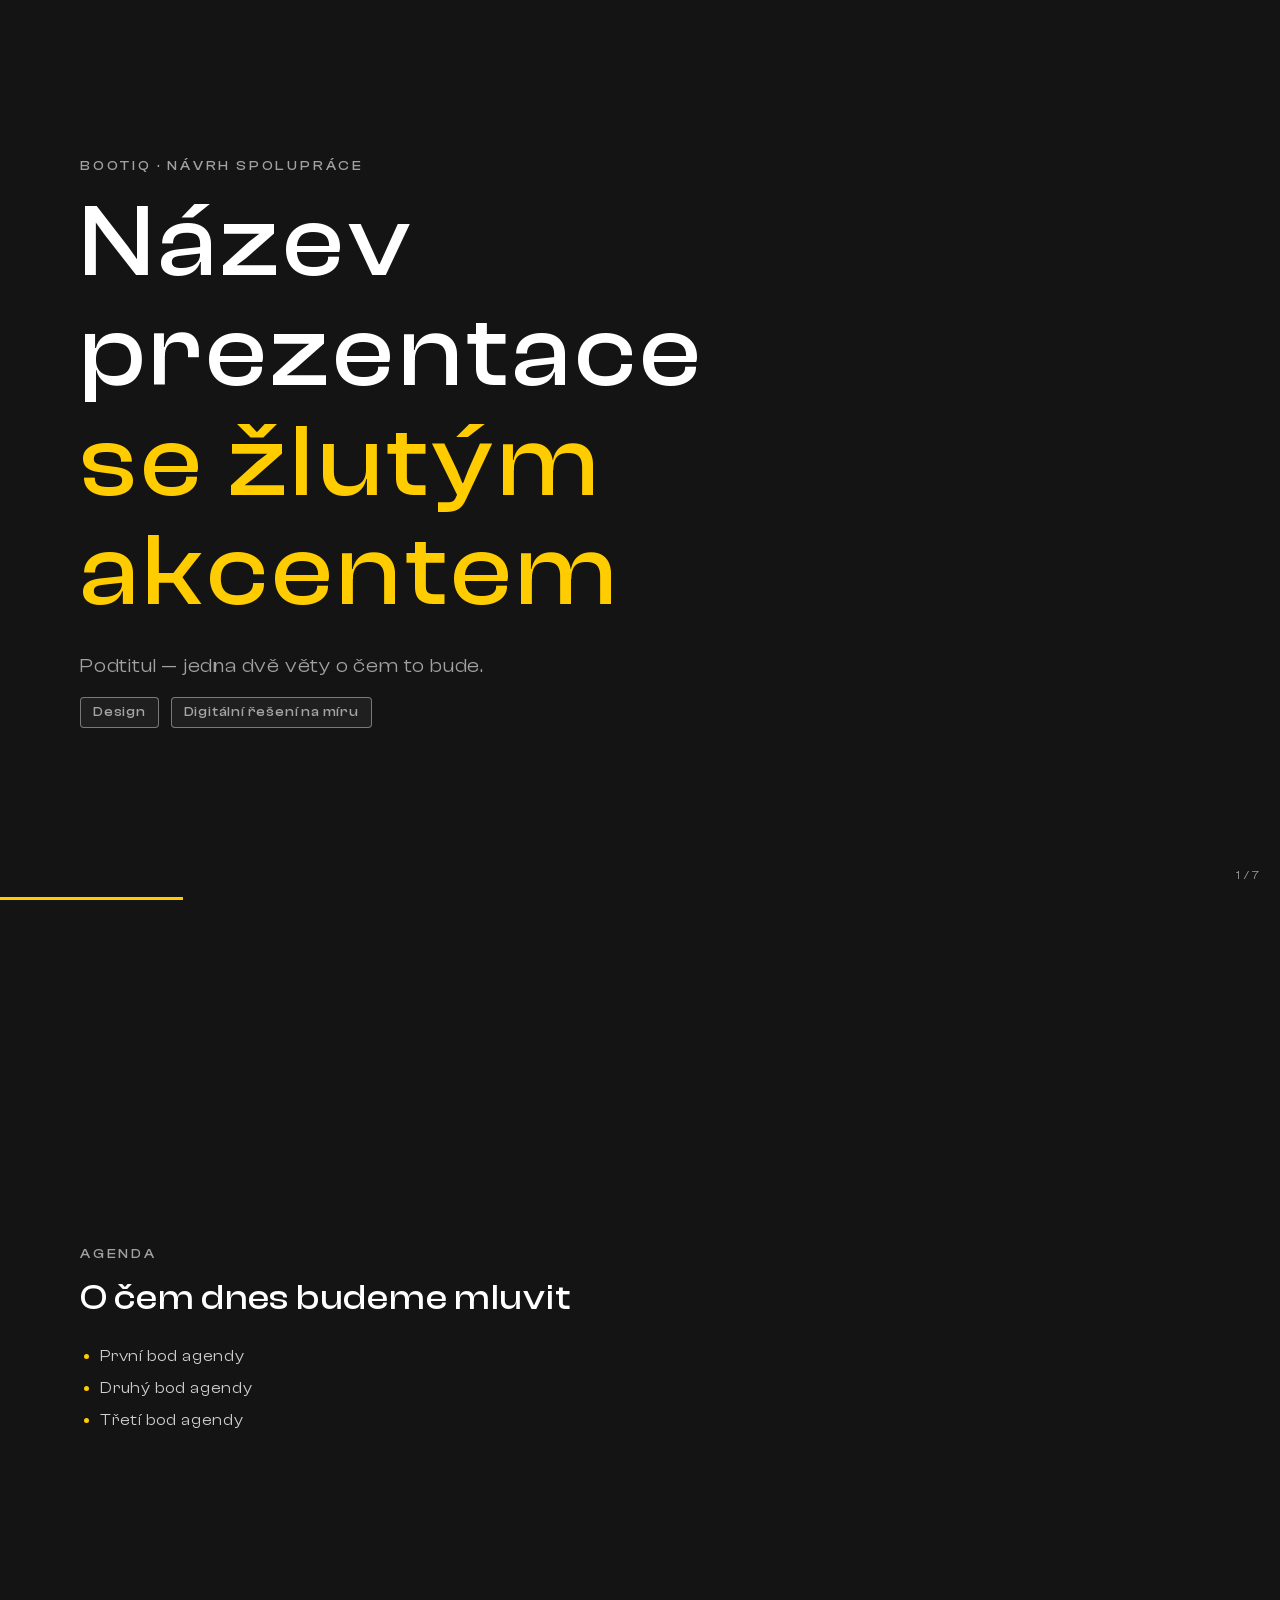
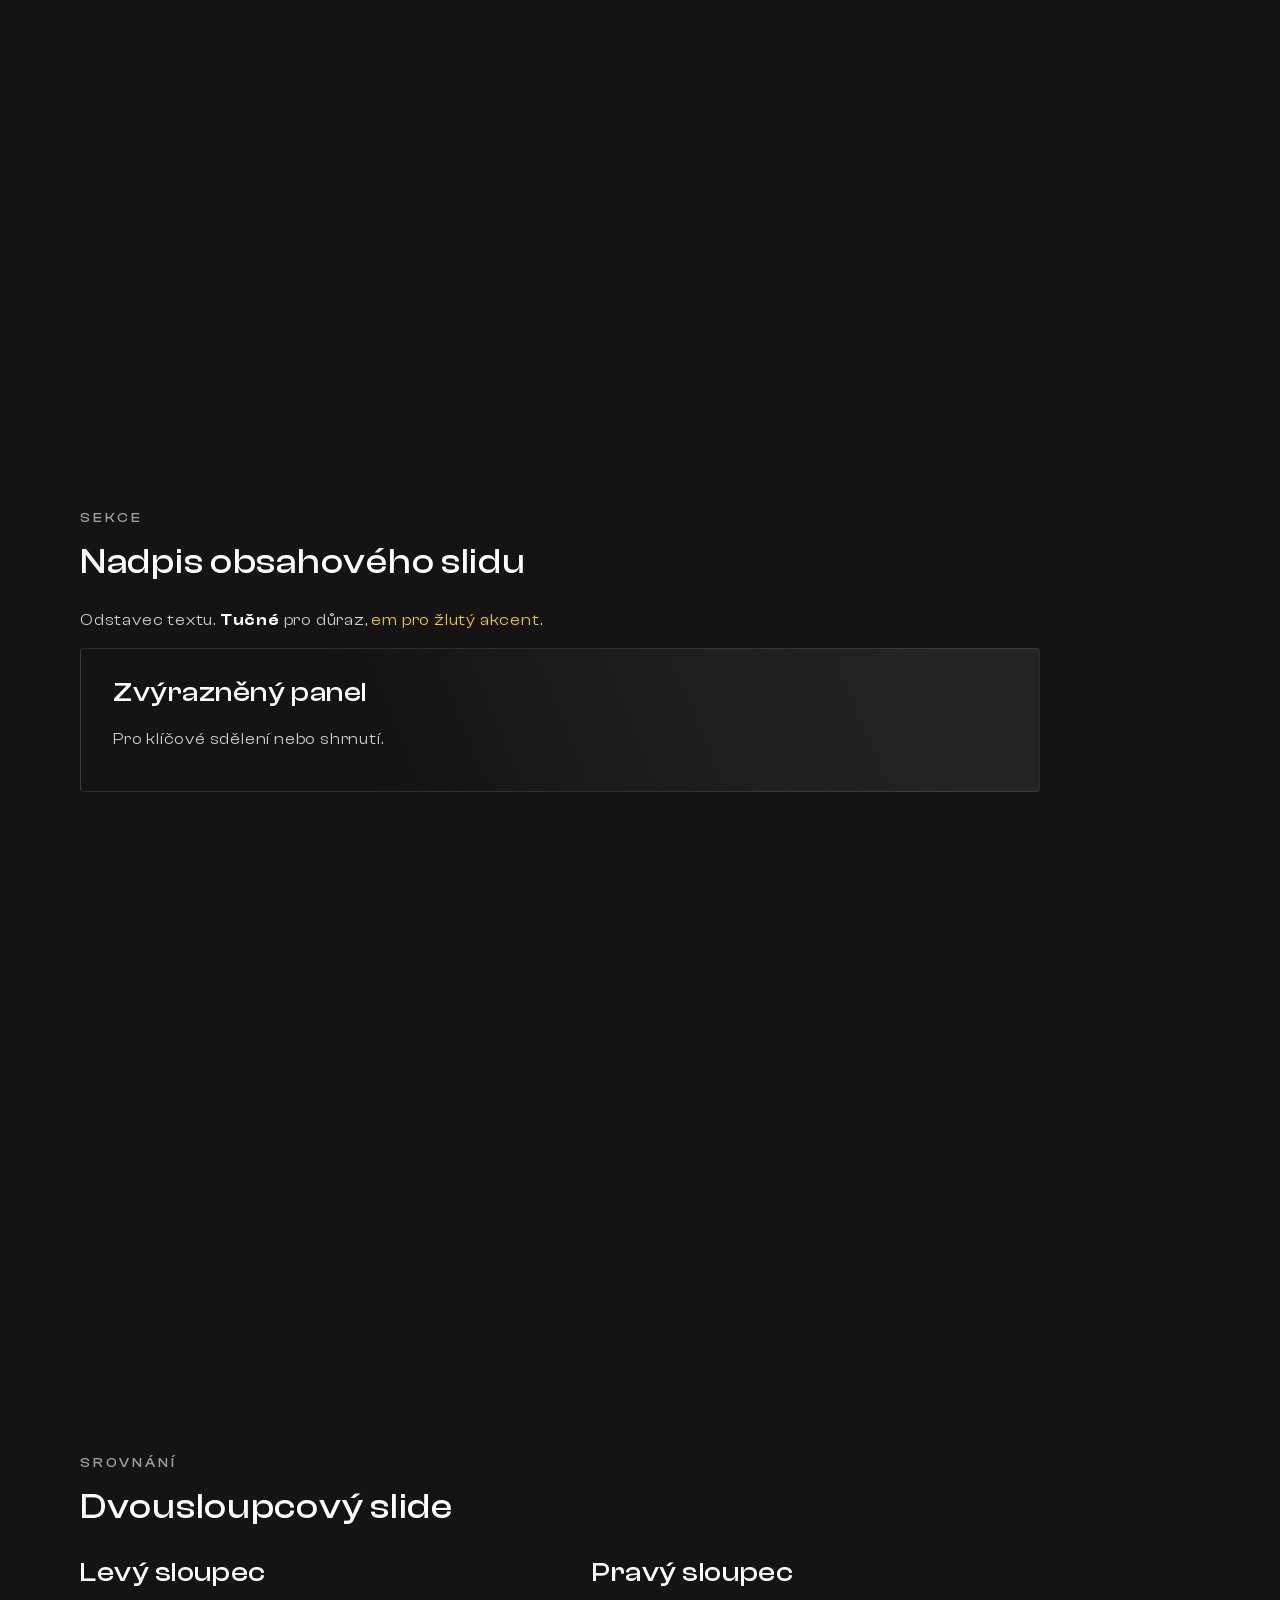
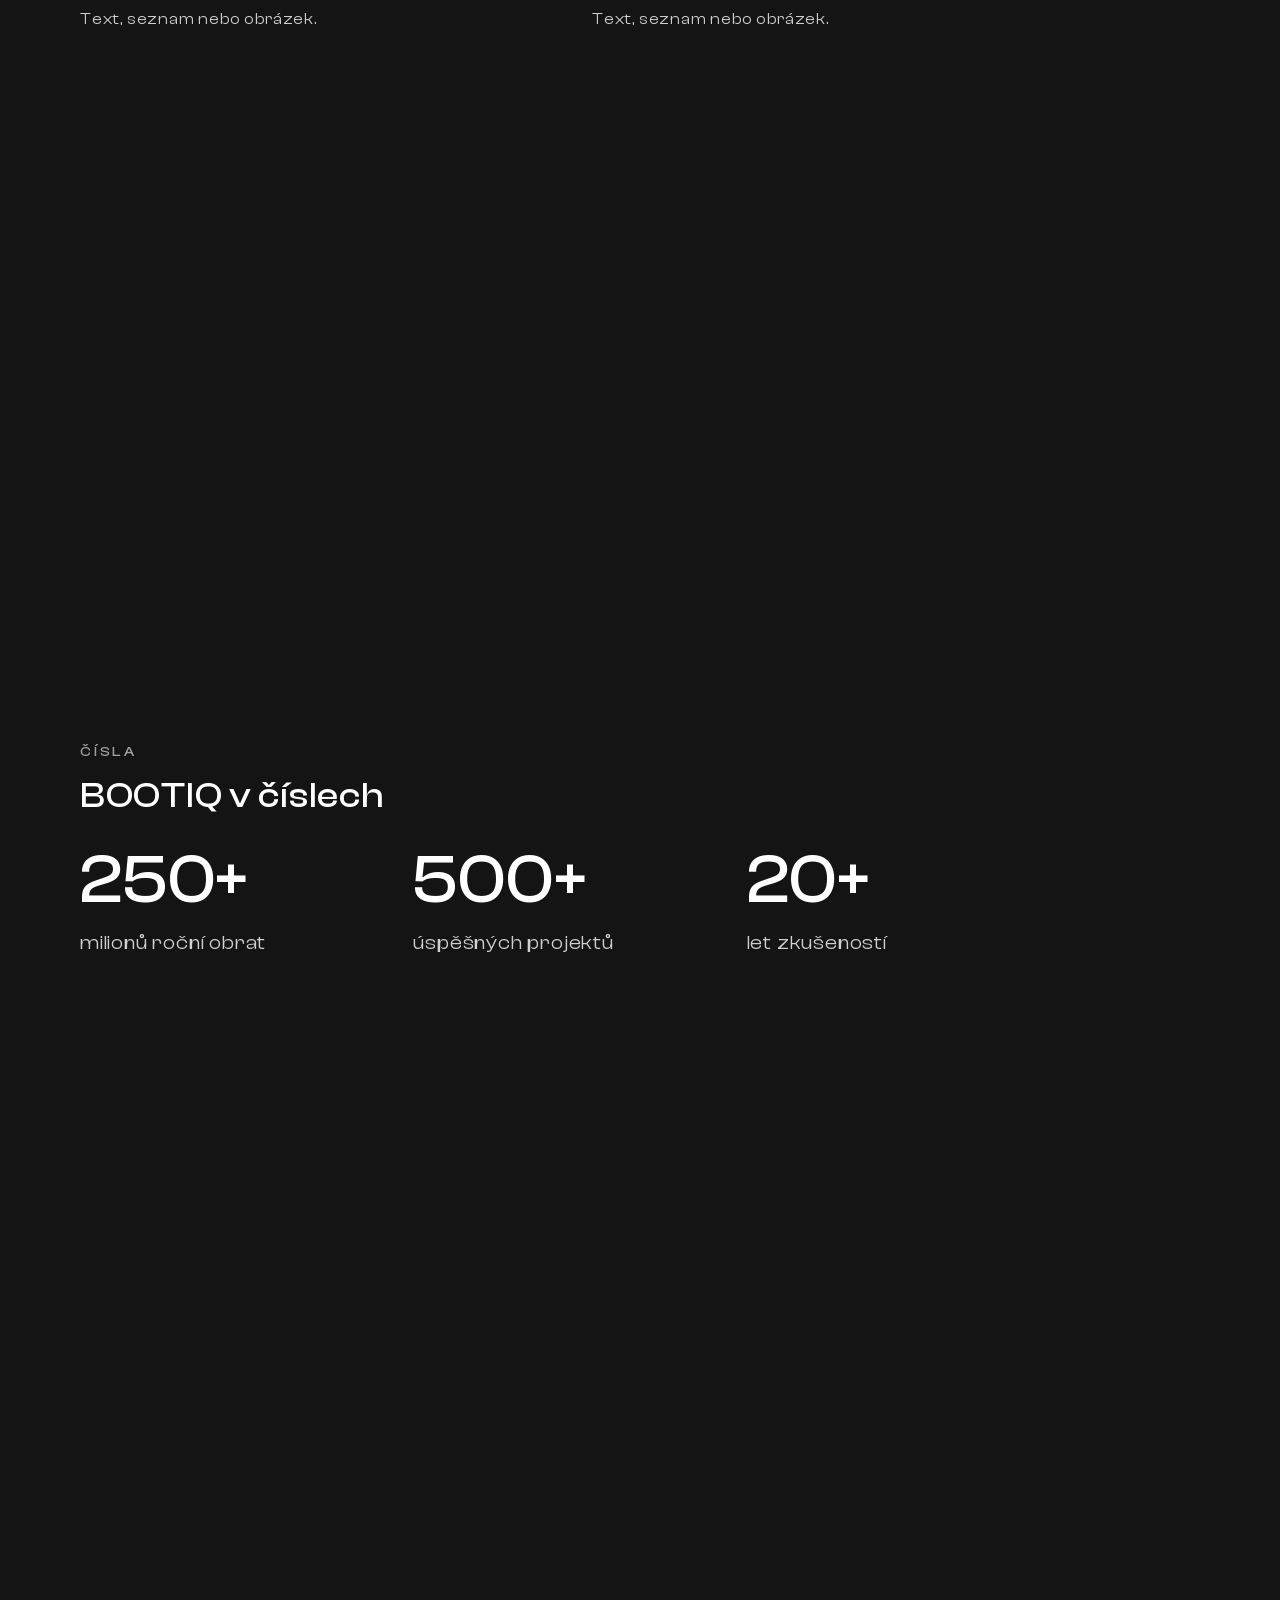
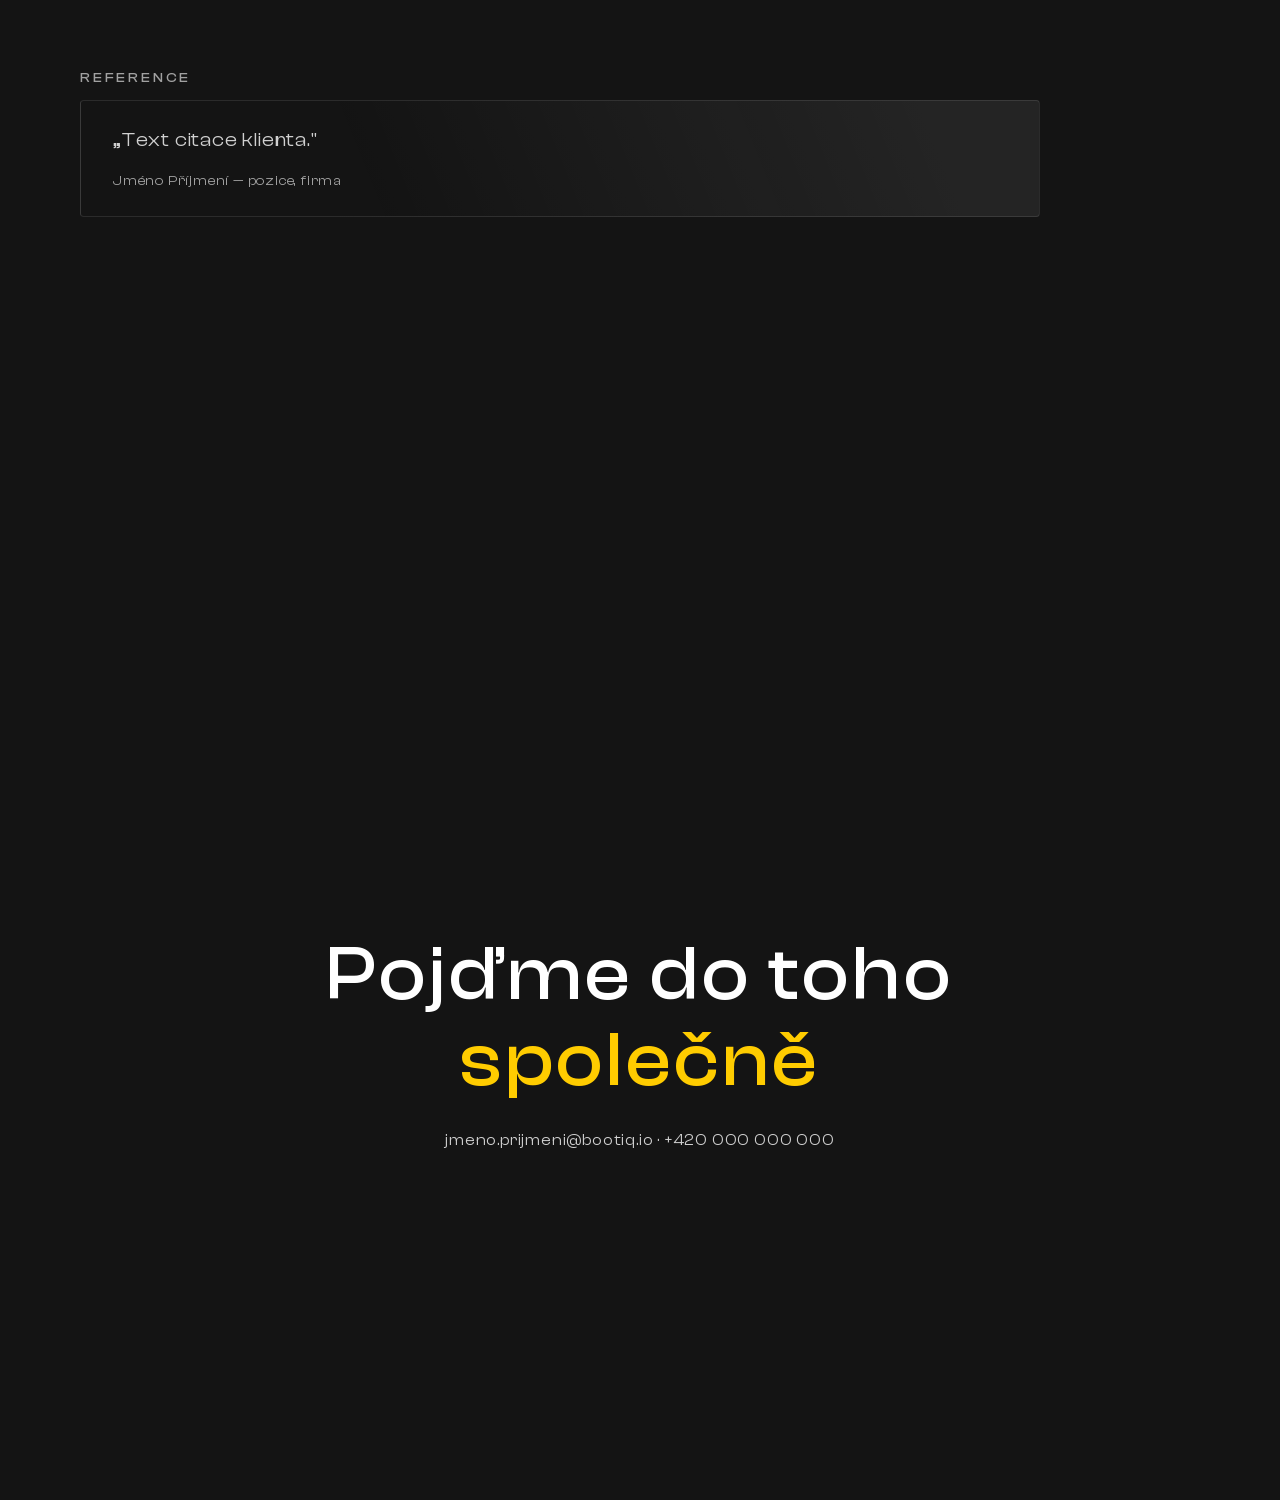
==== template.html @ 705d8c23 "deploy: brand kit 2026-07-08 07:59" ====
<!doctype html>
<html lang="cs">
<head>
  <meta charset="utf-8">
  <meta name="viewport" content="width=device-width, initial-scale=1">
  <title>Název prezentace — BOOTIQ</title>
  <!-- BOOTIQ brand — tyto dva řádky NIKDY neodstraňovat ani nenahrazovat -->
  <link rel="stylesheet" href="https://bootiq-hub.github.io/bootiq-brand/bootiq-brand.css">
  <script src="https://bootiq-hub.github.io/bootiq-brand/bootiq-slides.js" defer></script>
</head>
<body>

  <!-- SLIDE 1: Titulní -->
  <section class="slide slide--title">
    <span class="overline">BOOTIQ · návrh spolupráce</span>
    <h1>Název prezentace<br><em>se žlutým akcentem</em></h1>
    <p class="subtitle">Podtitul — jedna dvě věty o čem to bude.</p>
    <p>
      <span class="tag">Design</span>
      <span class="tag">Digitální řešení na míru</span>
    </p>
  </section>

  <!-- SLIDE 2: Agenda -->
  <section class="slide">
    <span class="overline">Agenda</span>
    <h2>O čem dnes budeme mluvit</h2>
    <ul>
      <li>První bod agendy</li>
      <li>Druhý bod agendy</li>
      <li>Třetí bod agendy</li>
    </ul>
  </section>

  <!-- SLIDE 3: Obsahový -->
  <section class="slide">
    <span class="overline">Sekce</span>
    <h2>Nadpis obsahového slidu</h2>
    <p>Odstavec textu. <strong>Tučné</strong> pro důraz, <em>em pro žlutý akcent</em>.</p>
    <div class="panel">
      <h3>Zvýrazněný panel</h3>
      <p>Pro klíčové sdělení nebo shrnutí.</p>
    </div>
  </section>

  <!-- SLIDE 4: Dva sloupce -->
  <section class="slide slide--split">
    <span class="overline">Srovnání</span>
    <h2>Dvousloupcový slide</h2>
    <div class="columns">
      <div>
        <h3>Levý sloupec</h3>
        <p>Text, seznam nebo obrázek.</p>
      </div>
      <div>
        <h3>Pravý sloupec</h3>
        <p>Text, seznam nebo obrázek.</p>
      </div>
    </div>
  </section>

  <!-- SLIDE 5: Statistiky -->
  <section class="slide slide--stats">
    <span class="overline">Čísla</span>
    <h2>BOOTIQ v číslech</h2>
    <div class="stats">
      <div class="stat"><div class="value">250+</div><div class="label">milionů roční obrat</div></div>
      <div class="stat"><div class="value">500+</div><div class="label">úspěšných projektů</div></div>
      <div class="stat"><div class="value">20+</div><div class="label">let zkušeností</div></div>
    </div>
  </section>

  <!-- SLIDE 6: Citace -->
  <section class="slide">
    <span class="overline">Reference</span>
    <blockquote>
      „Text citace klienta."
      <footer>Jméno Příjmení — pozice, firma</footer>
    </blockquote>
  </section>

  <!-- SLIDE 7: Závěr -->
  <section class="slide slide--end">
    <h1>Pojďme do toho <em>společně</em></h1>
    <p class="subtitle">jmeno.prijmeni@bootiq.io · +420 000 000 000</p>
  </section>

</body>
</html>
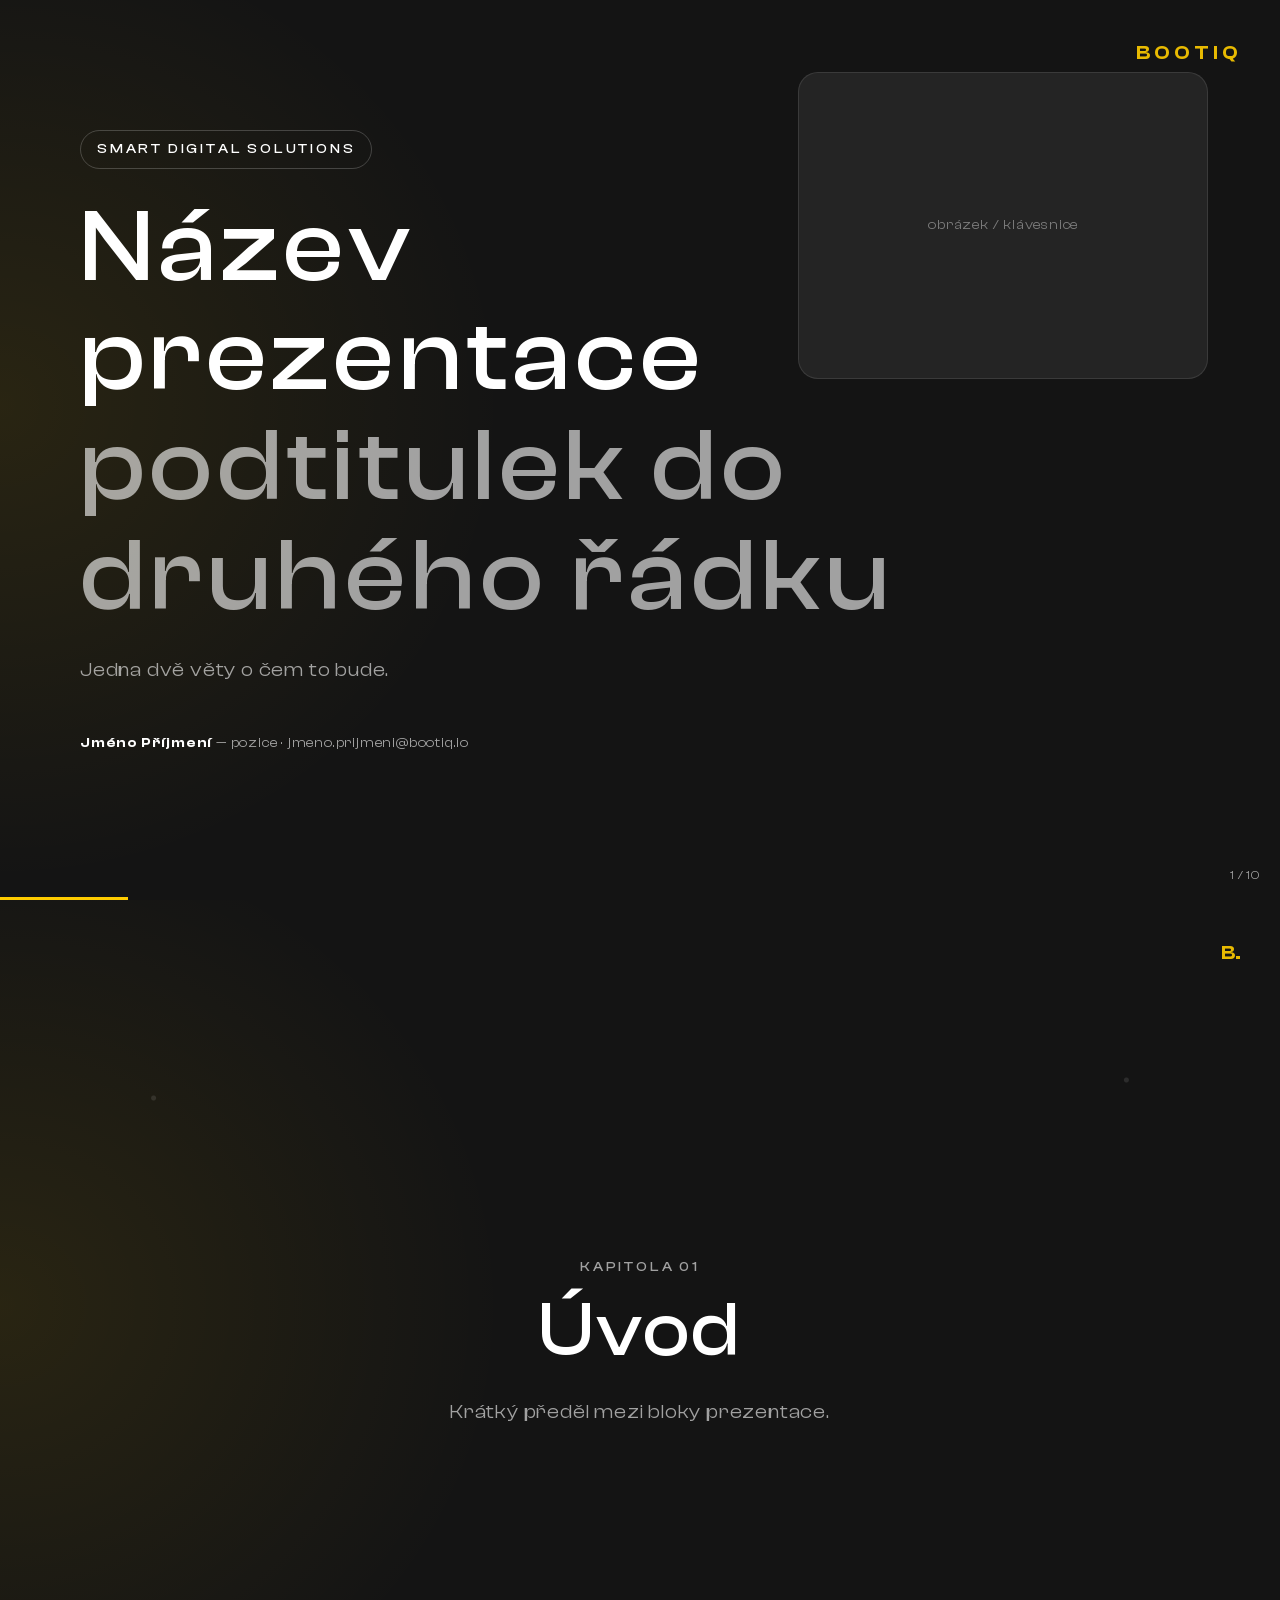
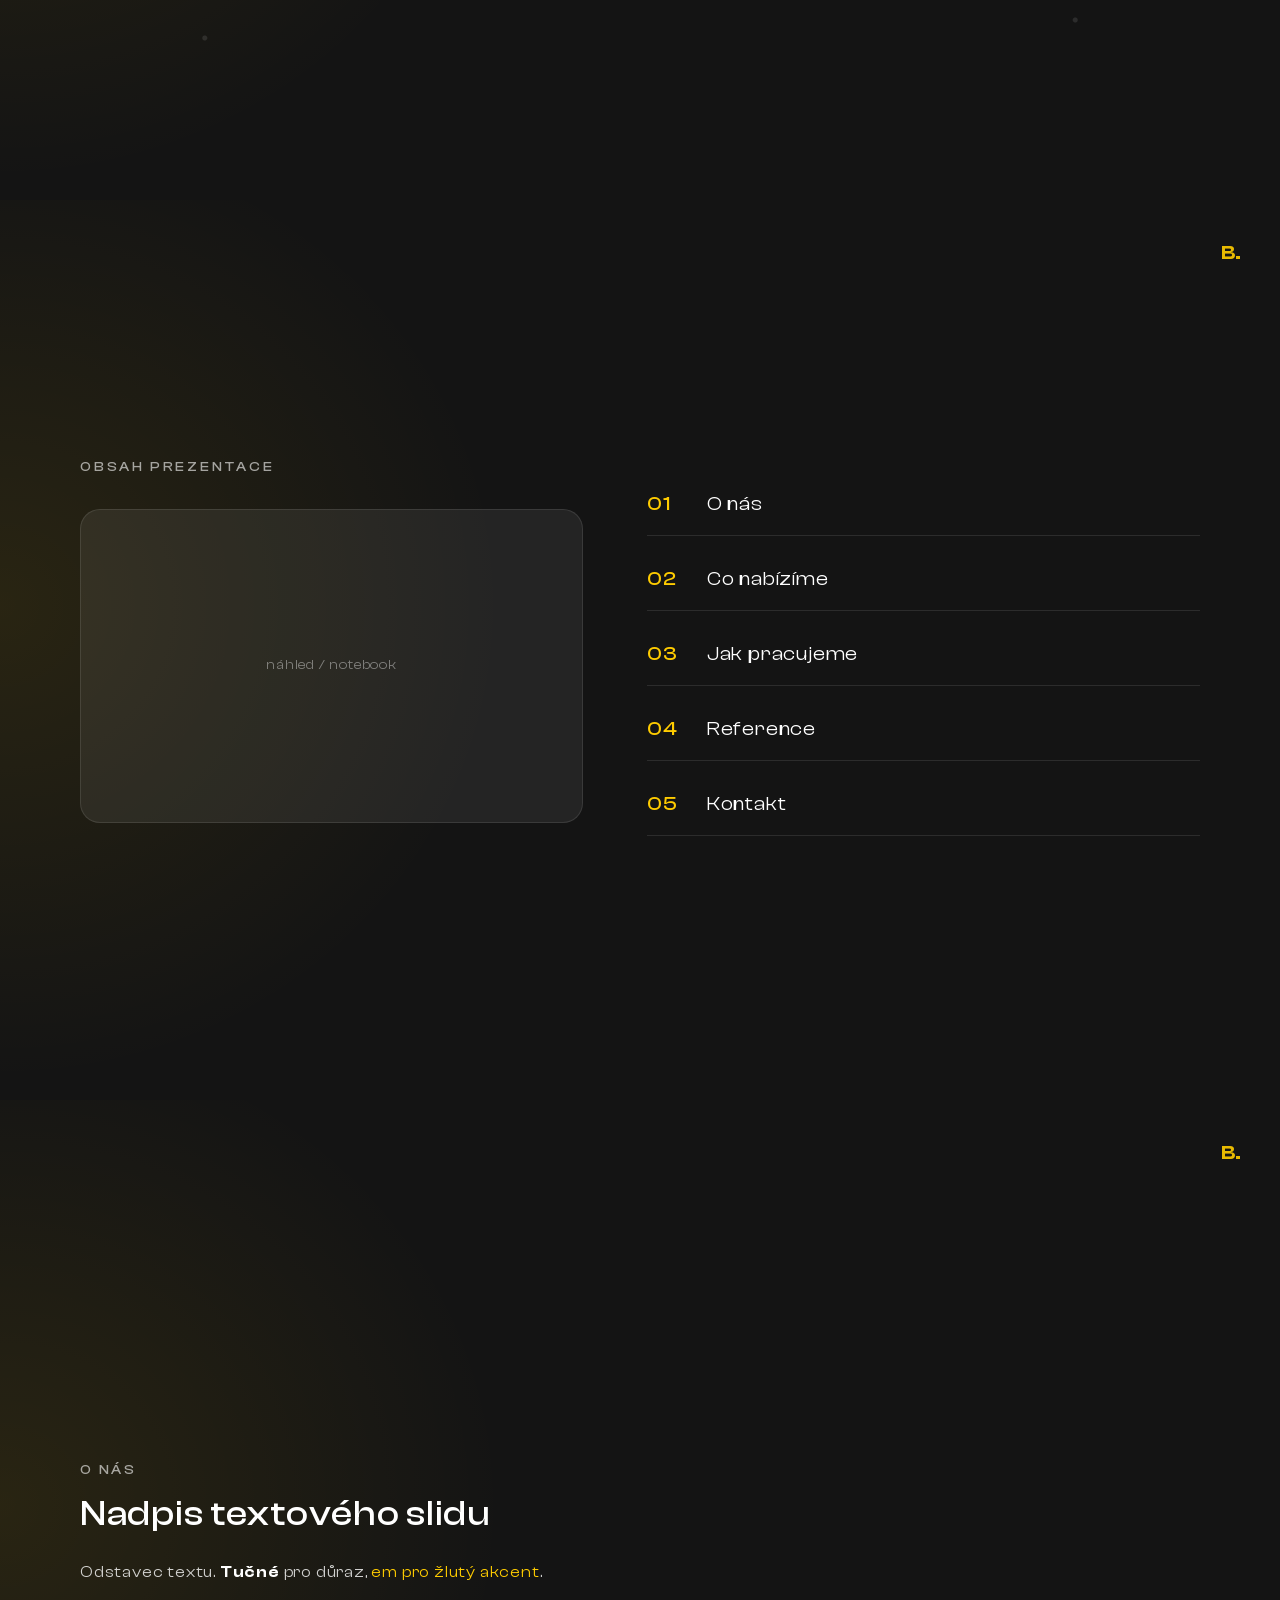
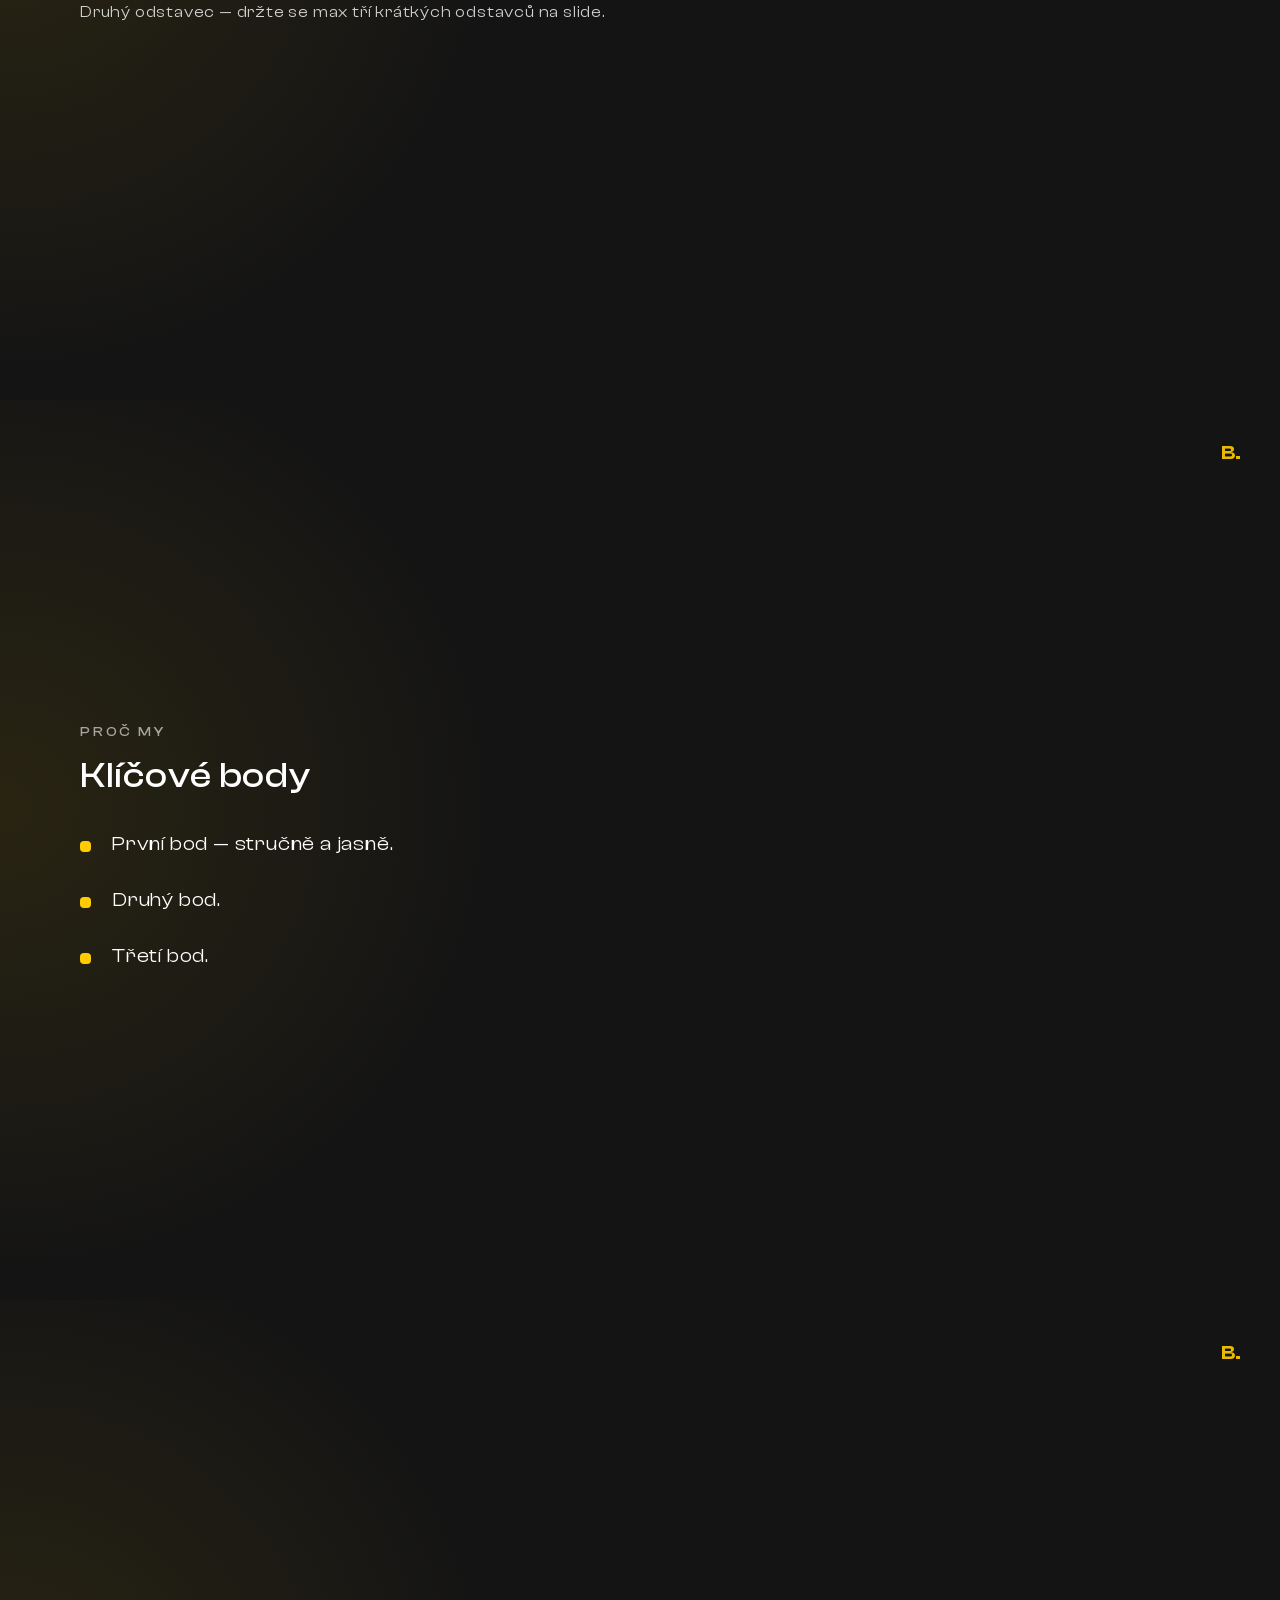
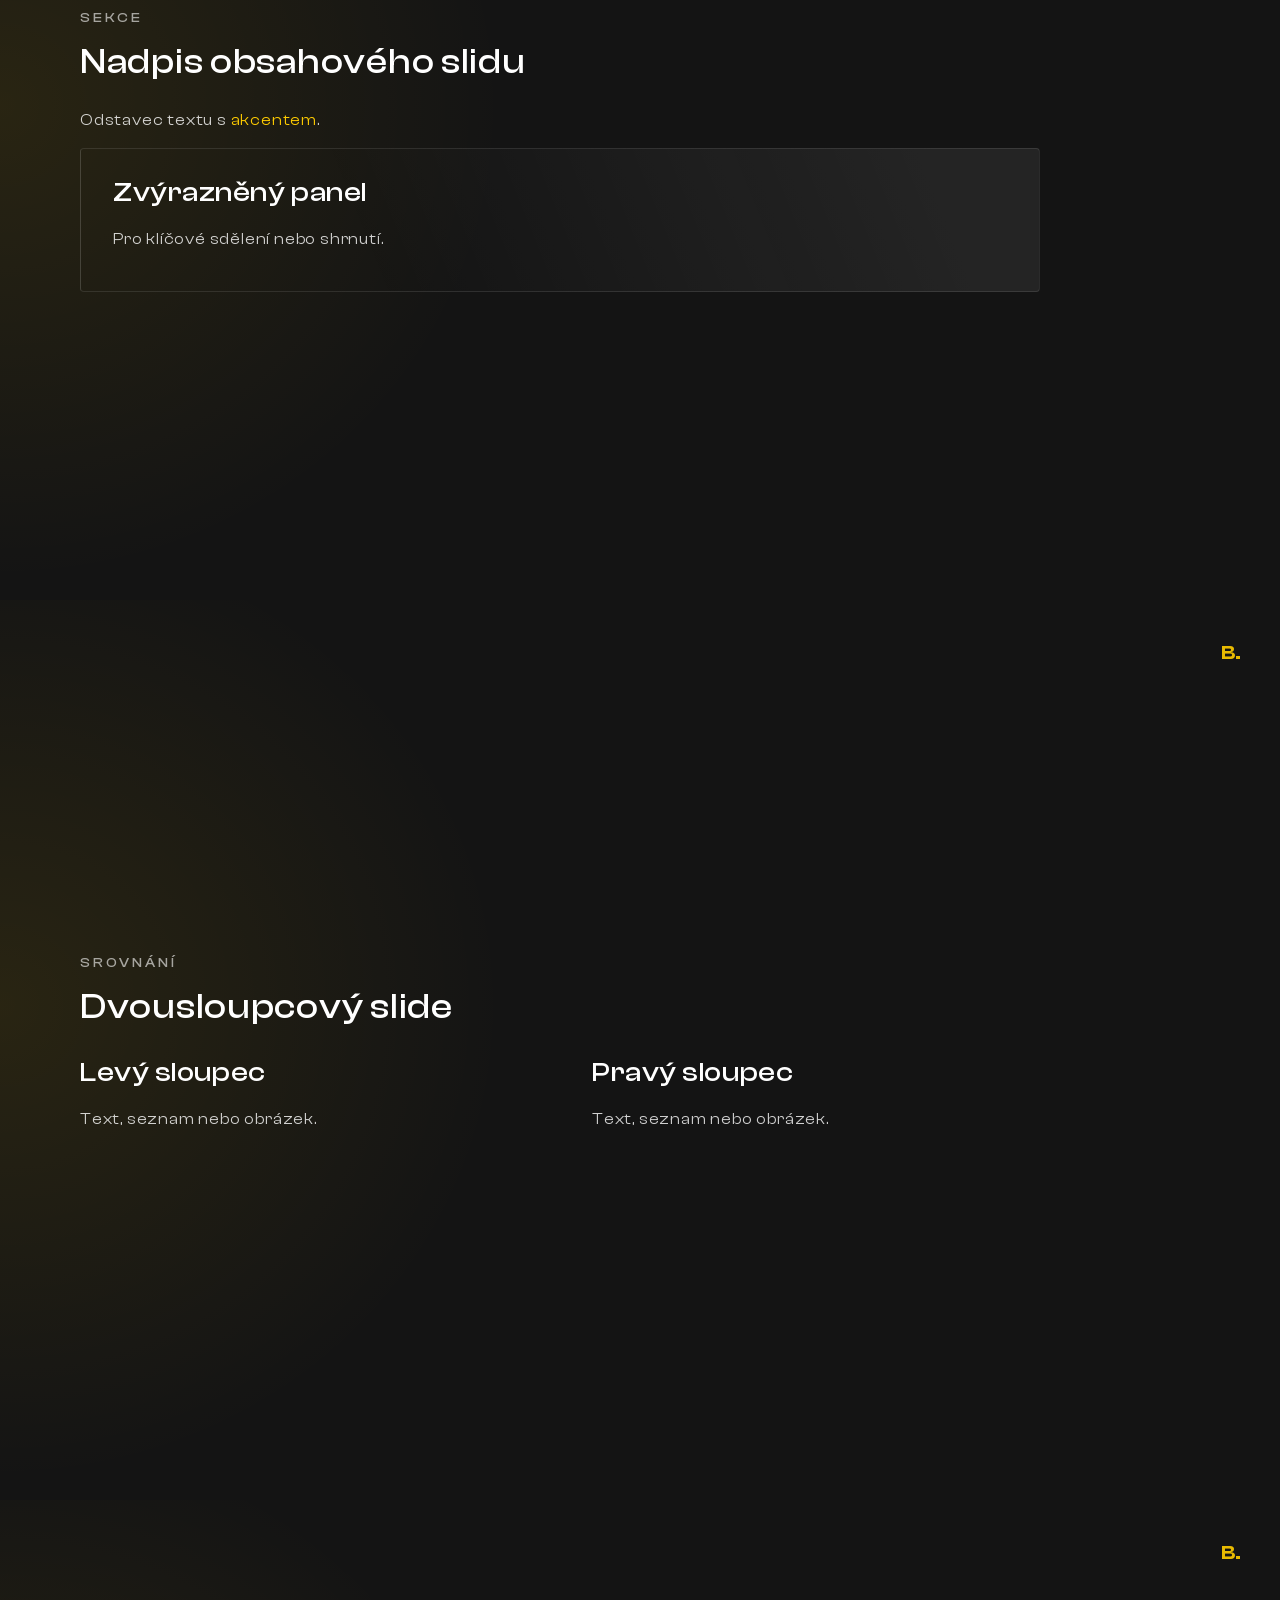
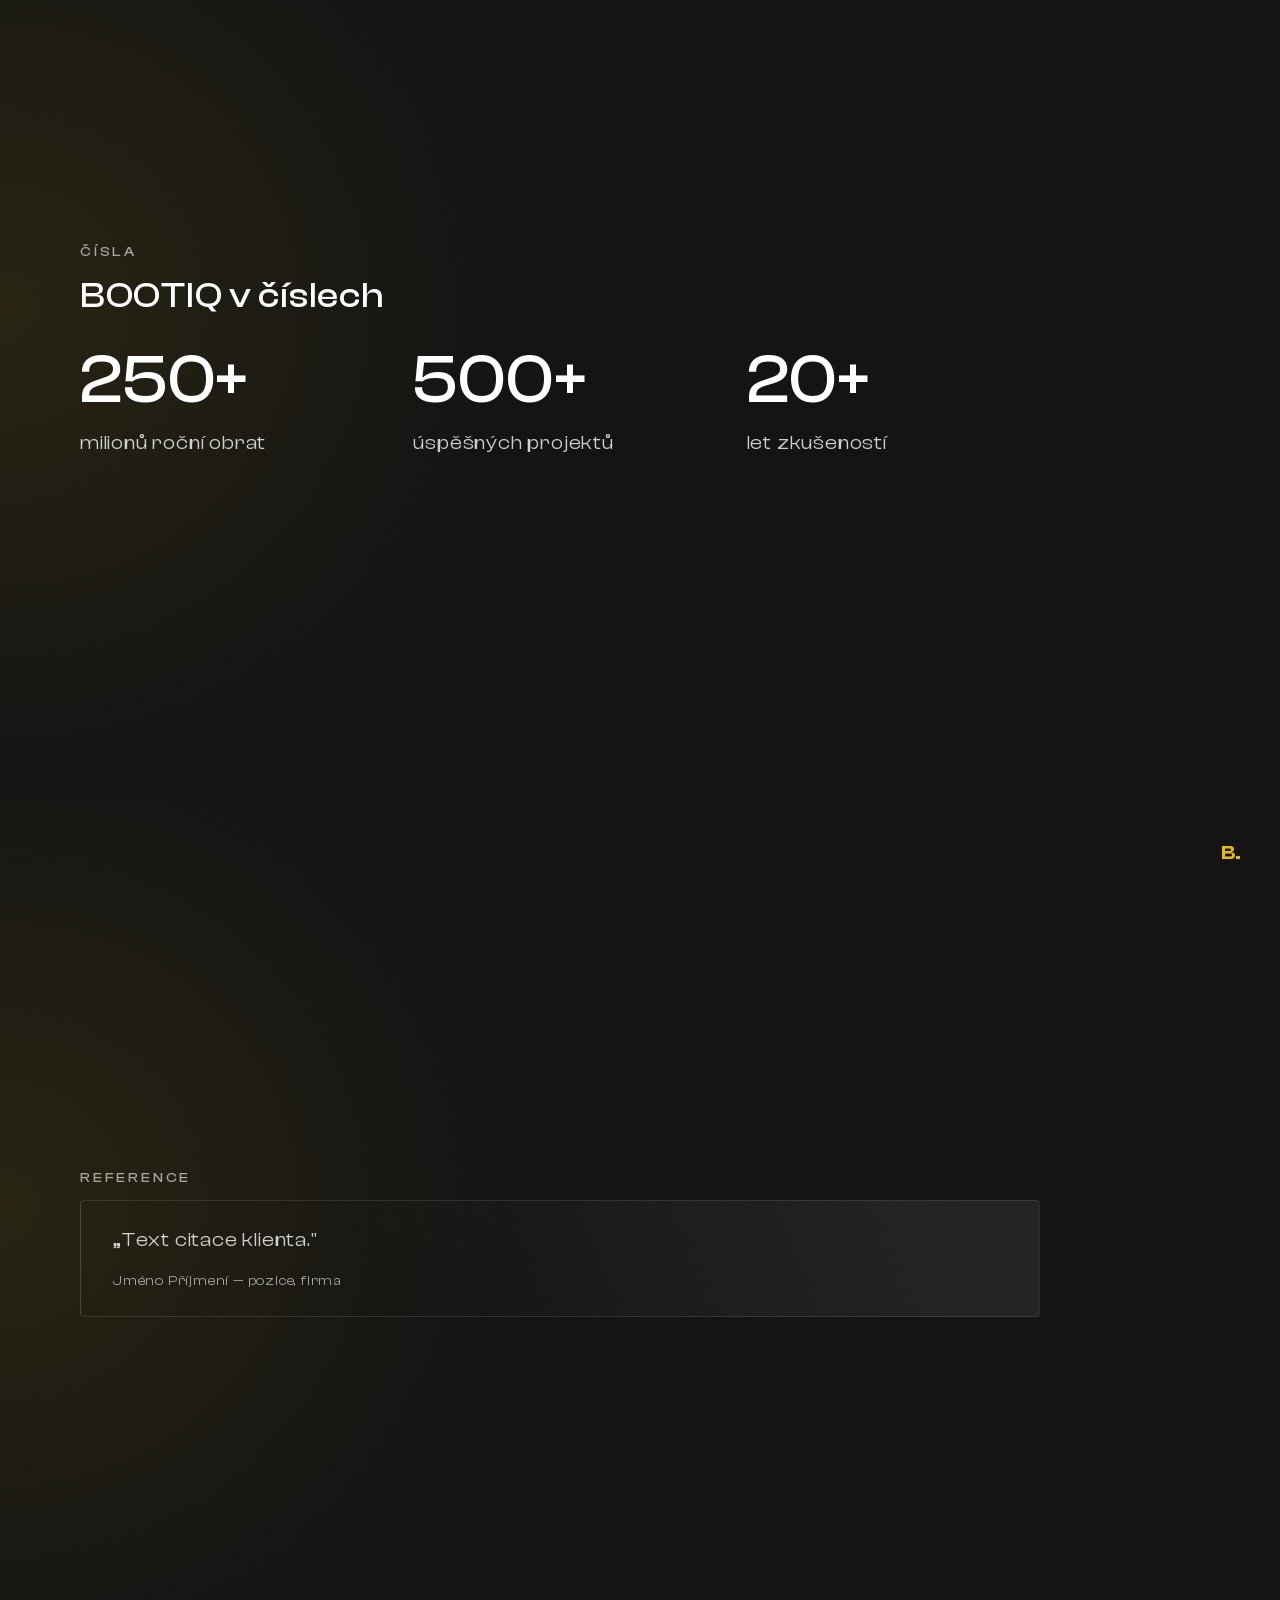
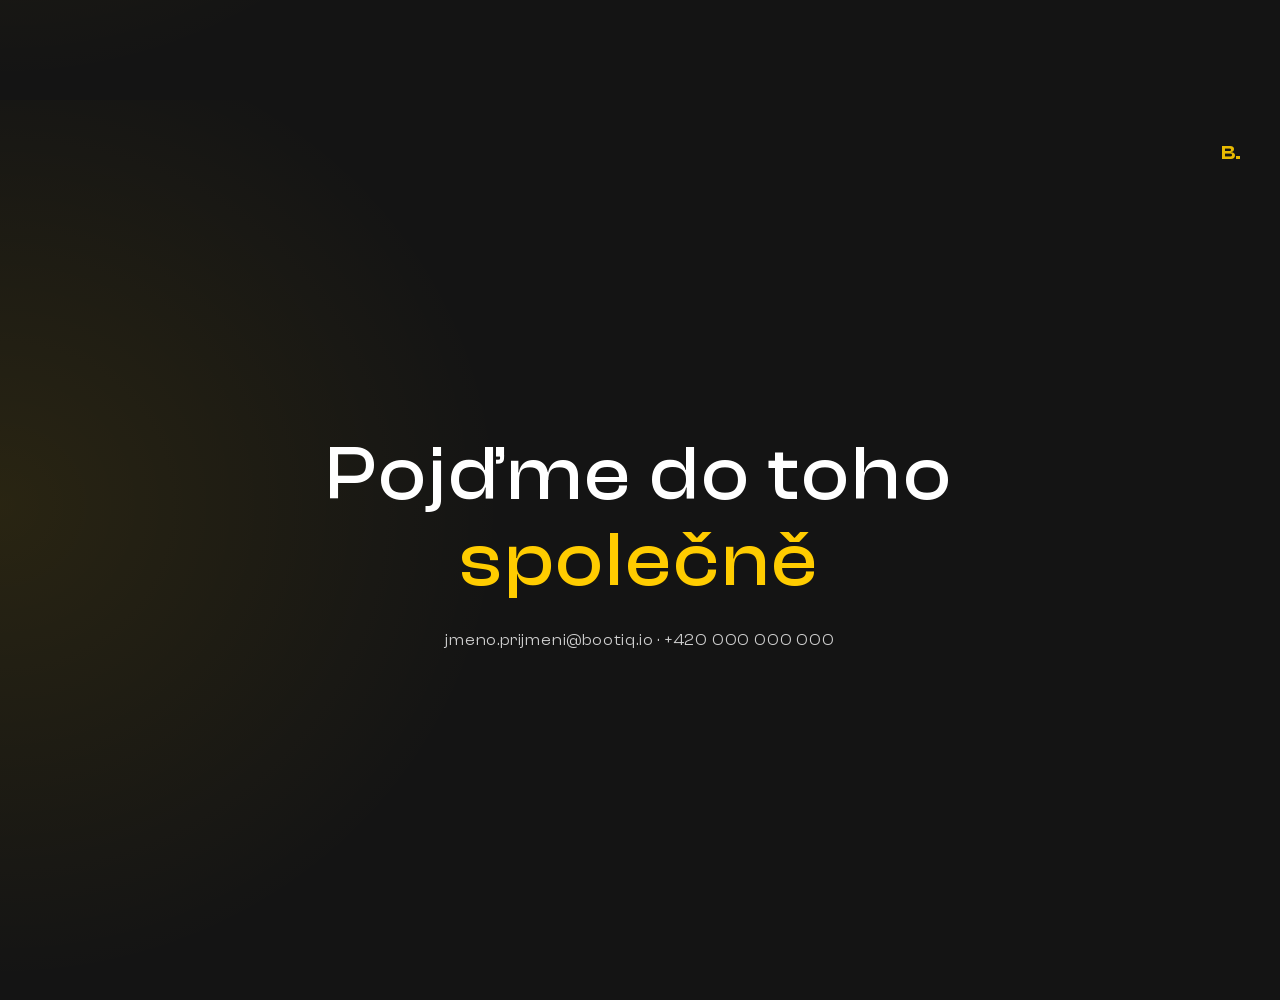
==== commit fb774985: "deploy: brand kit 2026-07-21 15:03" ====
--- a/template.html
+++ b/template.html
@@ -10,40 +10,71 @@
 </head>
 <body>
 
-  <!-- SLIDE 1: Titulní -->
+  <!-- SLIDE 1: Titulní (rodina 1) -->
   <section class="slide slide--title">
-    <span class="overline">BOOTIQ · návrh spolupráce</span>
-    <h1>Název prezentace<br><em>se žlutým akcentem</em></h1>
-    <p class="subtitle">Podtitul — jedna dvě věty o čem to bude.</p>
-    <p>
-      <span class="tag">Design</span>
-      <span class="tag">Digitální řešení na míru</span>
-    </p>
+    <span class="chip">Smart Digital Solutions</span>
+    <h1>Název prezentace<br><span class="muted">podtitulek do druhého řádku</span></h1>
+    <p class="subtitle">Jedna dvě věty o čem to bude.</p>
+    <p class="author"><strong>Jméno Příjmení</strong> — pozice · jmeno.prijmeni@bootiq.io</p>
+    <!-- volitelný obrázek/asset vpravo nahoře: -->
+    <div class="slide__media">obrázek / klávesnice</div>
   </section>
 
-  <!-- SLIDE 2: Agenda -->
-  <section class="slide">
-    <span class="overline">Agenda</span>
-    <h2>O čem dnes budeme mluvit</h2>
+  <!-- SLIDE 2: Kapitola / oddělovač (rodina 2) — varianty: slide--photo, slide--cursors, slide--squares -->
+  <section class="slide slide--section slide--cursors">
+    <span class="overline">Kapitola 01</span>
+    <h2>Úvod</h2>
+    <p class="subtitle">Krátký předěl mezi bloky prezentace.</p>
+  </section>
+
+  <!-- SLIDE 3: Obsah prezentace / TOC (rodina 3) — čísla se generují automaticky -->
+  <section class="slide slide--toc">
+    <span class="overline">Obsah prezentace</span>
+    <div class="toc-grid">
+      <div class="toc-media">náhled / notebook</div>
+      <ol class="toc">
+        <li>O nás</li>
+        <li>Co nabízíme</li>
+        <li>Jak pracujeme</li>
+        <li>Reference</li>
+        <li>Kontakt</li>
+      </ol>
+    </div>
+  </section>
+
+  <!-- SLIDE 4: Text (rodina 4) — varianty: slide--right, slide--cols -->
+  <section class="slide slide--text">
+    <span class="overline">O nás</span>
+    <h2>Nadpis textového slidu</h2>
+    <div class="prose">
+      <p>Odstavec textu. <strong>Tučné</strong> pro důraz, <em>em pro žlutý akcent</em>.</p>
+      <p>Druhý odstavec — držte se max tří krátkých odstavců na slide.</p>
+    </div>
+  </section>
+
+  <!-- SLIDE 5: Odrážkový seznam (rodina 5) -->
+  <section class="slide slide--bullets">
+    <span class="overline">Proč my</span>
+    <h2>Klíčové body</h2>
     <ul>
-      <li>První bod agendy</li>
-      <li>Druhý bod agendy</li>
-      <li>Třetí bod agendy</li>
+      <li>První bod — stručně a jasně.</li>
+      <li>Druhý bod.</li>
+      <li>Třetí bod.</li>
     </ul>
   </section>
 
-  <!-- SLIDE 3: Obsahový -->
+  <!-- SLIDE 6: Obsahový s panelem -->
   <section class="slide">
     <span class="overline">Sekce</span>
     <h2>Nadpis obsahového slidu</h2>
-    <p>Odstavec textu. <strong>Tučné</strong> pro důraz, <em>em pro žlutý akcent</em>.</p>
+    <p>Odstavec textu s <em>akcentem</em>.</p>
     <div class="panel">
       <h3>Zvýrazněný panel</h3>
       <p>Pro klíčové sdělení nebo shrnutí.</p>
     </div>
   </section>
 
-  <!-- SLIDE 4: Dva sloupce -->
+  <!-- SLIDE 7: Dva sloupce -->
   <section class="slide slide--split">
     <span class="overline">Srovnání</span>
     <h2>Dvousloupcový slide</h2>
@@ -59,7 +90,7 @@
     </div>
   </section>
 
-  <!-- SLIDE 5: Statistiky -->
+  <!-- SLIDE 8: Statistiky -->
   <section class="slide slide--stats">
     <span class="overline">Čísla</span>
     <h2>BOOTIQ v číslech</h2>
@@ -70,7 +101,7 @@
     </div>
   </section>
 
-  <!-- SLIDE 6: Citace -->
+  <!-- SLIDE 9: Citace -->
   <section class="slide">
     <span class="overline">Reference</span>
     <blockquote>
@@ -79,7 +110,7 @@
     </blockquote>
   </section>
 
-  <!-- SLIDE 7: Závěr -->
+  <!-- SLIDE 10: Závěr -->
   <section class="slide slide--end">
     <h1>Pojďme do toho <em>společně</em></h1>
     <p class="subtitle">jmeno.prijmeni@bootiq.io · +420 000 000 000</p>
